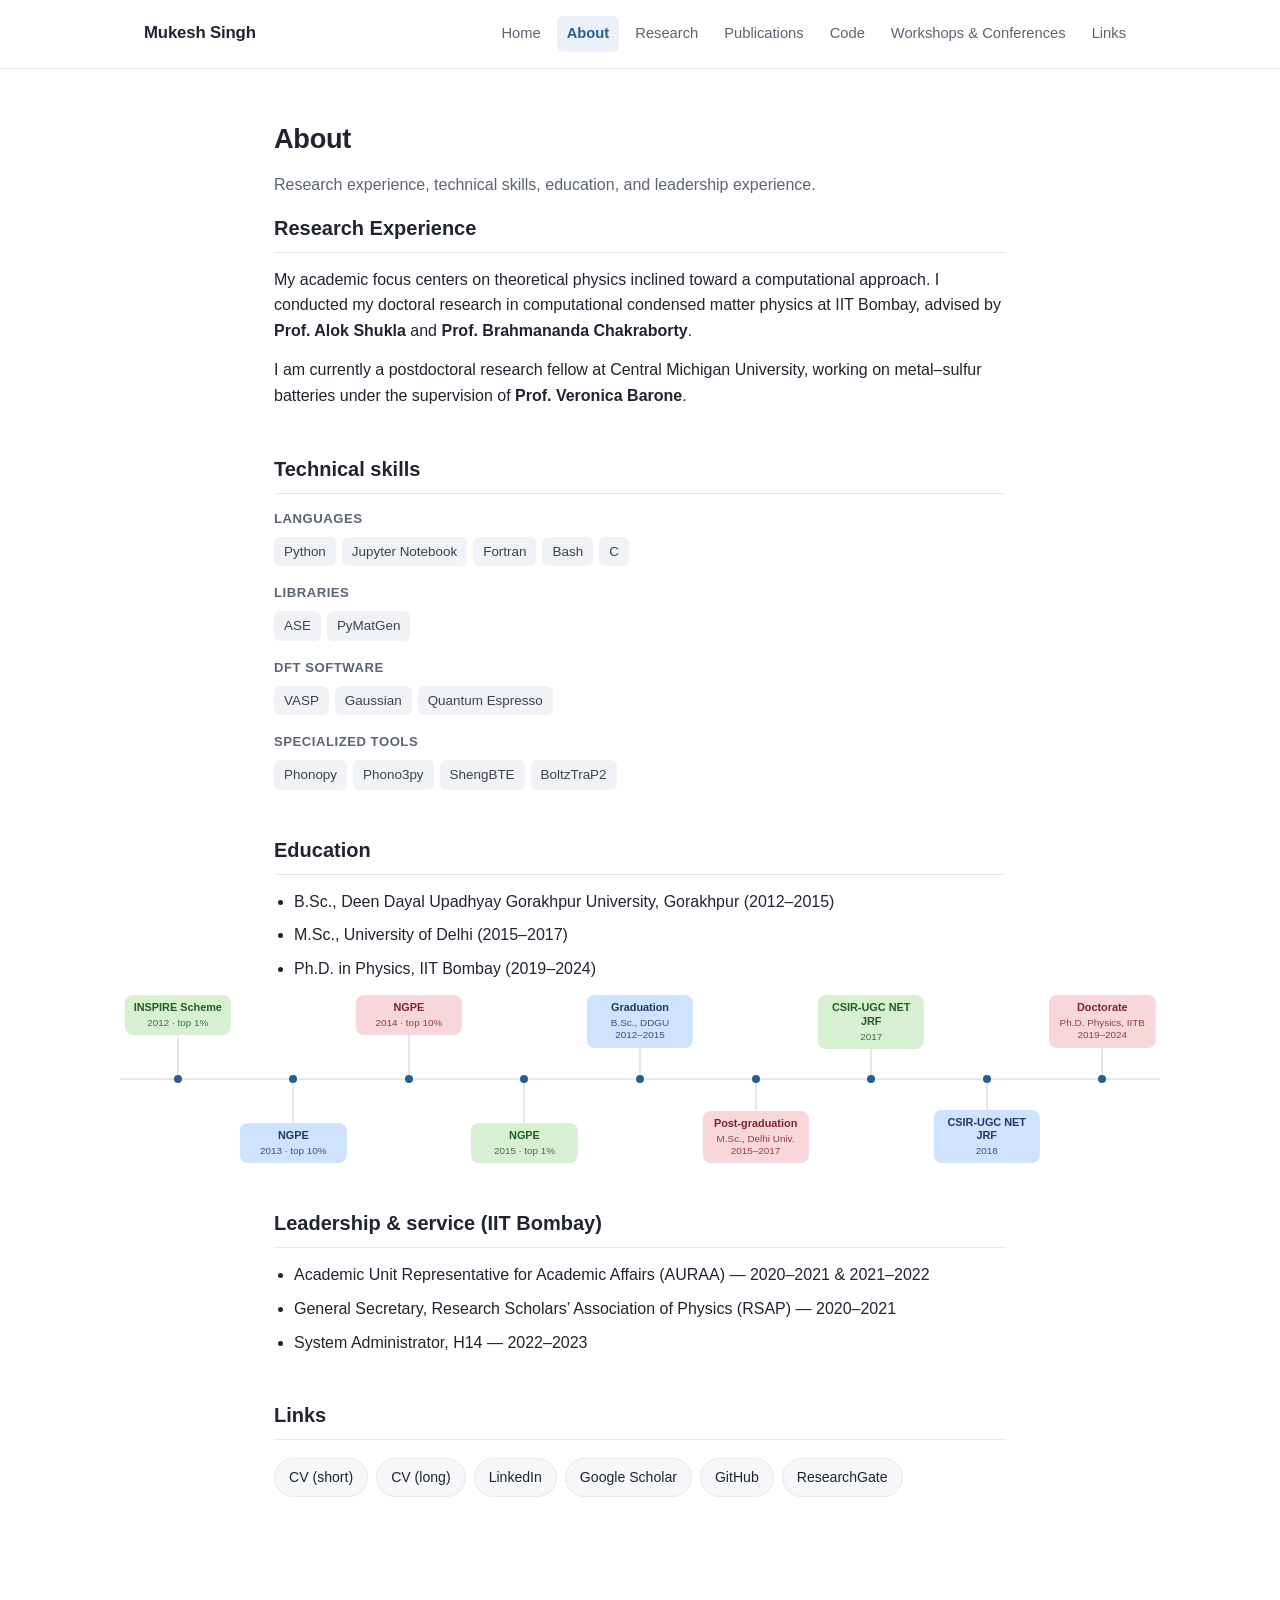
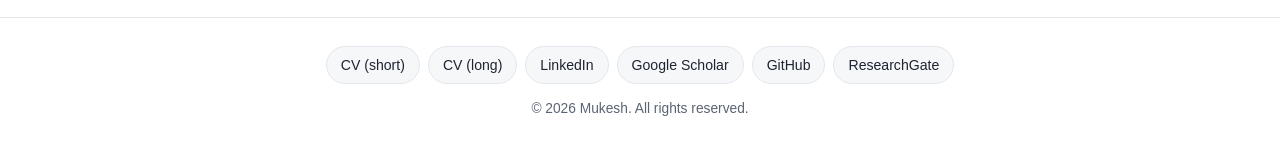
==== about.html @ d712c8b5 "Replace coding-portfolio homepage with full academic site - New multi-page static site: Home, About," ====
<!DOCTYPE html>
<html lang="en">
<head>
<meta charset="UTF-8">
<meta name="viewport" content="width=device-width, initial-scale=1.0">
<title>About — Mukesh Singh</title>
<meta name="description" content="Education, research background, and leadership roles of Mukesh Singh.">
<link rel="stylesheet" href="assets/style.css">
</head>
<body>

<header class="site-header">
  <div class="nav-wrap">
    <a class="site-name" href="index.html">Mukesh Singh</a>
    <nav class="site-nav">
      <a href="index.html">Home</a>
      <a href="about.html" class="active">About</a>
      <a href="research.html">Research</a>
      <a href="publications.html">Publications</a>
      <a href="code.html">Code</a>
      <a href="workshops.html">Workshops &amp; Conferences</a>
      <a href="links.html">Links</a>
    </nav>
  </div>
</header>

<main>

  <h1>About</h1>
  <p class="muted">Research experience, technical skills, education, and leadership experience.</p>

  <section>
    <h2>Research Experience</h2>
    <p>
      My academic focus centers on theoretical physics inclined toward a computational
      approach. I conducted my doctoral research in computational condensed matter physics
      at IIT Bombay, advised by
      <strong>Prof. Alok Shukla</strong> and <strong>Prof. Brahmananda Chakraborty</strong>.
    </p>
    <p>
      I am currently a postdoctoral research fellow at Central Michigan University, working
      on metal&ndash;sulfur batteries under the supervision of
      <strong>Prof. Veronica Barone</strong>.
    </p>
  </section>

  <section>
    <h2>Technical skills</h2>

    <div class="tag-group">
      <div class="tag-group-label">Languages</div>
      <div class="tags">
        <span class="tag">Python</span>
        <span class="tag">Jupyter Notebook</span>
        <span class="tag">Fortran</span>
        <span class="tag">Bash</span>
        <span class="tag">C</span>
      </div>
    </div>

    <div class="tag-group">
      <div class="tag-group-label">Libraries</div>
      <div class="tags">
        <span class="tag">ASE</span>
        <span class="tag">PyMatGen</span>
      </div>
    </div>

    <div class="tag-group">
      <div class="tag-group-label">DFT software</div>
      <div class="tags">
        <span class="tag">VASP</span>
        <span class="tag">Gaussian</span>
        <span class="tag">Quantum Espresso</span>
      </div>
    </div>

    <div class="tag-group">
      <div class="tag-group-label">Specialized tools</div>
      <div class="tags">
        <span class="tag">Phonopy</span>
        <span class="tag">Phono3py</span>
        <span class="tag">ShengBTE</span>
        <span class="tag">BoltzTraP2</span>
      </div>
    </div>
  </section>

  <section>
    <h2>Education</h2>
    <ul class="plain">
      <li>B.Sc., Deen Dayal Upadhyay Gorakhpur University, Gorakhpur (2012&ndash;2015)</li>
      <li>M.Sc., University of Delhi (2015&ndash;2017)</li>
      <li>Ph.D. in Physics, IIT Bombay (2019&ndash;2024)</li>
    </ul>

    <div class="edu-flow-bleed">
      <div class="edu-flow" role="img" aria-label="Timeline: INSPIRE Scheme 2012, NGPE 2013, NGPE 2014, NGPE 2015, Graduation (B.Sc., DDGU, 2012–2015), Post-graduation (M.Sc., Delhi University, 2015–2017), CSIR-UGC NET JRF 2017, CSIR-UGC NET JRF 2018, Doctorate (Ph.D. in Physics, IIT Bombay, 2019–2024)">
        <div class="edu-slot edu-slot-top">
          <div class="edu-step edu-green">
            <div class="edu-title">INSPIRE Scheme</div>
            <div class="edu-sub">2012 &middot; top 1%</div>
          </div>
          <div class="edu-connector"></div>
          <div class="edu-dot"></div>
        </div>
        <div class="edu-slot edu-slot-bottom">
          <div class="edu-connector"></div>
          <div class="edu-dot"></div>
          <div class="edu-step edu-blue">
            <div class="edu-title">NGPE</div>
            <div class="edu-sub">2013 &middot; top 10%</div>
          </div>
        </div>
        <div class="edu-slot edu-slot-top">
          <div class="edu-step edu-pink">
            <div class="edu-title">NGPE</div>
            <div class="edu-sub">2014 &middot; top 10%</div>
          </div>
          <div class="edu-connector"></div>
          <div class="edu-dot"></div>
        </div>
        <div class="edu-slot edu-slot-bottom">
          <div class="edu-connector"></div>
          <div class="edu-dot"></div>
          <div class="edu-step edu-green">
            <div class="edu-title">NGPE</div>
            <div class="edu-sub">2015 &middot; top 1%</div>
          </div>
        </div>
        <div class="edu-slot edu-slot-top">
          <div class="edu-step edu-blue">
            <div class="edu-title">Graduation</div>
            <div class="edu-sub">B.Sc., DDGU<br>2012&ndash;2015</div>
          </div>
          <div class="edu-connector"></div>
          <div class="edu-dot"></div>
        </div>
        <div class="edu-slot edu-slot-bottom">
          <div class="edu-connector"></div>
          <div class="edu-dot"></div>
          <div class="edu-step edu-pink">
            <div class="edu-title">Post-graduation</div>
            <div class="edu-sub">M.Sc., Delhi Univ.<br>2015&ndash;2017</div>
          </div>
        </div>
        <div class="edu-slot edu-slot-top">
          <div class="edu-step edu-green">
            <div class="edu-title">CSIR-UGC NET JRF</div>
            <div class="edu-sub">2017</div>
          </div>
          <div class="edu-connector"></div>
          <div class="edu-dot"></div>
        </div>
        <div class="edu-slot edu-slot-bottom">
          <div class="edu-connector"></div>
          <div class="edu-dot"></div>
          <div class="edu-step edu-blue">
            <div class="edu-title">CSIR-UGC NET JRF</div>
            <div class="edu-sub">2018</div>
          </div>
        </div>
        <div class="edu-slot edu-slot-top">
          <div class="edu-step edu-pink">
            <div class="edu-title">Doctorate</div>
            <div class="edu-sub">Ph.D. Physics, IITB<br>2019&ndash;2024</div>
          </div>
          <div class="edu-connector"></div>
          <div class="edu-dot"></div>
        </div>
      </div>
    </div>
  </section>

  <section>
    <h2>Leadership &amp; service (IIT Bombay)</h2>
    <ul class="plain">
      <li>Academic Unit Representative for Academic Affairs (AURAA) &mdash; 2020&ndash;2021 &amp; 2021&ndash;2022</li>
      <li>General Secretary, Research Scholars&rsquo; Association of Physics (RSAP) &mdash; 2020&ndash;2021</li>
      <li>System Administrator, H14 &mdash; 2022&ndash;2023</li>
    </ul>
  </section>

  <section>
    <h2>Links</h2>
    <div class="link-row">
      <a class="pill" href="https://github.com/mukesh4iitb/mukesh4iitb.github.io/blob/main/CV_short.pdf" target="_blank" rel="noopener">CV (short)</a>
      <a class="pill" href="https://github.com/mukesh4iitb/mukesh4iitb.github.io/blob/main/CV_long.pdf" target="_blank" rel="noopener">CV (long)</a>
      <a class="pill" href="http://linkedin.com/in/mukesh-singh-63236919b" target="_blank" rel="noopener">LinkedIn</a>
      <a class="pill" href="https://scholar.google.co.in/citations?user=Lfi6CDsAAAAJ&hl=en" target="_blank" rel="noopener">Google Scholar</a>
      <a class="pill" href="https://github.com/mukesh4iitb" target="_blank" rel="noopener">GitHub</a>
      <a class="pill" href="https://www.researchgate.net/profile/Mukesh_Singh9" target="_blank" rel="noopener">ResearchGate</a>
    </div>
  </section>

</main>

<footer class="site-footer">
  <div class="footer-wrap">
    <div class="link-row">
      <a class="pill" href="https://github.com/mukesh4iitb/mukesh4iitb.github.io/blob/main/CV_short.pdf" target="_blank" rel="noopener">CV (short)</a>
      <a class="pill" href="https://github.com/mukesh4iitb/mukesh4iitb.github.io/blob/main/CV_long.pdf" target="_blank" rel="noopener">CV (long)</a>
      <a class="pill" href="http://linkedin.com/in/mukesh-singh-63236919b" target="_blank" rel="noopener">LinkedIn</a>
      <a class="pill" href="https://scholar.google.co.in/citations?user=Lfi6CDsAAAAJ&hl=en" target="_blank" rel="noopener">Google Scholar</a>
      <a class="pill" href="https://github.com/mukesh4iitb" target="_blank" rel="noopener">GitHub</a>
      <a class="pill" href="https://www.researchgate.net/profile/Mukesh_Singh9" target="_blank" rel="noopener">ResearchGate</a>
    </div>
    <span class="footer-copyright">&copy; 2026 Mukesh. All rights reserved.</span>
  </div>
</footer>

</body>
</html>
---- assets/style.css ----
/* ---------------------------------------------------------------
   Mukesh Singh — personal academic site
   Shared stylesheet
   --------------------------------------------------------------- */

:root {
  --bg: #ffffff;
  --bg-subtle: #f6f7f9;
  --text: #1f2430;
  --text-muted: #5b6472;
  --border: #e4e7ec;
  --accent: #285e8e;
  --accent-soft: #eaf1f8;
  --tag-bg: #f0f2f5;
  --tag-text: #3a4250;
  --radius: 10px;
  --max-width: 780px;
  --header-max-width: 1040px;
  --edu-pink-bg: #f8d7da;
  --edu-pink-text: #7a2530;
  --edu-blue-bg: #cfe2ff;
  --edu-blue-text: #1f3864;
  --edu-green-bg: #d7f0d1;
  --edu-green-text: #245a24;
}

@media (prefers-color-scheme: dark) {
  :root {
    --bg: #14171c;
    --bg-subtle: #1b1f26;
    --text: #e7e9ee;
    --text-muted: #9aa3b2;
    --border: #2a2f38;
    --accent: #7cb1e8;
    --accent-soft: #1c2836;
    --tag-bg: #1f242c;
    --tag-text: #c4cbd6;
    --edu-pink-bg: #402028;
    --edu-pink-text: #f3b6c0;
    --edu-blue-bg: #1c2c47;
    --edu-blue-text: #aecbff;
    --edu-green-bg: #1e3320;
    --edu-green-text: #a8e0a0;
  }
}

* { box-sizing: border-box; }

html { scroll-behavior: smooth; }

body {
  margin: 0;
  background: var(--bg);
  color: var(--text);
  font-family: -apple-system, BlinkMacSystemFont, "Segoe UI", Roboto,
    Helvetica, Arial, sans-serif;
  line-height: 1.6;
  font-size: 16px;
  -webkit-font-smoothing: antialiased;
}

a {
  color: var(--accent);
  text-decoration: none;
}
a:hover { text-decoration: underline; }

/* ---------- header / nav ---------- */

header.site-header {
  border-bottom: 1px solid var(--border);
  background: var(--bg);
  position: sticky;
  top: 0;
  z-index: 10;
}

.nav-wrap {
  max-width: var(--header-max-width);
  margin: 0 auto;
  padding: 16px 24px;
  display: flex;
  align-items: center;
  justify-content: space-between;
  flex-wrap: wrap;
  gap: 10px 20px;
}

.site-name {
  font-weight: 700;
  font-size: 1.05rem;
  color: var(--text);
  letter-spacing: -0.01em;
}
.site-name:hover { text-decoration: none; opacity: 0.8; }

nav.site-nav {
  display: flex;
  flex-wrap: wrap;
  gap: 4px 6px;
}

nav.site-nav a {
  color: var(--text-muted);
  font-size: 0.92rem;
  padding: 6px 10px;
  border-radius: 6px;
}

nav.site-nav a:hover {
  color: var(--text);
  background: var(--bg-subtle);
  text-decoration: none;
}

nav.site-nav a.active {
  color: var(--accent);
  background: var(--accent-soft);
  font-weight: 600;
}

/* ---------- layout ---------- */

main {
  max-width: var(--max-width);
  margin: 0 auto;
  padding: 48px 24px 80px;
}

section + section { margin-top: 44px; }

h1 {
  font-size: 1.7rem;
  margin: 0 0 12px;
  letter-spacing: -0.01em;
}

h2 {
  font-size: 1.25rem;
  margin: 0 0 14px;
  padding-bottom: 8px;
  border-bottom: 1px solid var(--border);
}

h3 {
  font-size: 1.05rem;
  margin: 0 0 6px;
}

p { margin: 0 0 14px; color: var(--text); }
.muted { color: var(--text-muted); }

/* ---------- hero (home page) ---------- */

.hero {
  display: flex;
  gap: 28px;
  align-items: center;
  margin-bottom: 8px;
  flex-wrap: wrap;
}

.avatar {
  width: 108px;
  height: 108px;
  border-radius: 50%;
  flex-shrink: 0;
  background: linear-gradient(135deg, var(--accent), #6fa3d8);
  color: #fff;
  display: flex;
  align-items: center;
  justify-content: center;
  font-size: 2.1rem;
  font-weight: 700;
  overflow: hidden;
}
.avatar img {
  width: 100%;
  height: 100%;
  object-fit: cover;
}

.hero-text h1 { margin-bottom: 4px; }
.hero-role {
  color: var(--text-muted);
  font-size: 0.98rem;
  margin: 0;
}

.tagline {
  font-size: 1.15rem;
  font-weight: 600;
  margin: 32px 0 14px;
  color: var(--text);
}

/* ---------- link pills ---------- */

.link-row {
  display: flex;
  flex-wrap: wrap;
  gap: 8px;
  margin-top: 18px;
}

.pill {
  display: inline-flex;
  align-items: center;
  gap: 6px;
  padding: 7px 14px;
  border-radius: 999px;
  border: 1px solid var(--border);
  background: var(--bg-subtle);
  color: var(--text);
  font-size: 0.88rem;
}
.pill:hover {
  border-color: var(--accent);
  color: var(--accent);
  text-decoration: none;
}

/* ---------- contact ---------- */

.contact-list {
  list-style: none;
  padding: 0;
  margin: 0;
}
.contact-list li { margin-bottom: 4px; }

/* ---------- generic lists ---------- */

ul.plain, ol.plain {
  padding-left: 20px;
  margin: 0 0 14px;
}
ul.plain li, ol.plain li { margin-bottom: 8px; }

/* ---------- cards (research projects) ---------- */

.card {
  border: 1px solid var(--border);
  border-radius: var(--radius);
  padding: 18px 20px;
  margin-bottom: 16px;
  background: var(--bg-subtle);
}
.card h3 { color: var(--accent); }
.card p:last-child { margin-bottom: 0; }
.card ul { margin: 6px 0 0; padding-left: 18px; }
.card .link-row:last-child { margin-bottom: 0; }

.card-figure {
  display: block;
  width: 100%;
  height: auto;
  box-sizing: border-box;
  background: #ffffff;
  padding: 10px;
  border: 1px solid var(--border);
  border-radius: 8px;
  margin-bottom: 14px;
}

/* ---------- education flow chart (horizontal zig-zag, no scroll) ---------- */

/* bleed wider than the narrow reading column so 9 steps have room to breathe */
.edu-flow-bleed {
  margin-left: calc(50% - 50vw);
  margin-right: calc(50% - 50vw);
  padding: 0 20px;
  margin-top: 10px;
}

.edu-flow {
  max-width: var(--header-max-width);
  margin: 0 auto;
  display: flex;
  align-items: stretch;
  height: 168px;
  position: relative;
}
.edu-flow::before {
  content: "";
  position: absolute;
  left: 0;
  right: 0;
  top: 50%;
  height: 2px;
  background: var(--border);
  transform: translateY(-50%);
}

.edu-slot {
  flex: 1 1 0;
  min-width: 0;
  position: relative;
}

.edu-connector {
  position: absolute;
  left: 50%;
  width: 2px;
  background: var(--border);
  transform: translateX(-50%);
  z-index: 1;
}
.edu-slot-top .edu-connector { top: 0; height: 50%; }
.edu-slot-bottom .edu-connector { bottom: 0; height: 50%; }

.edu-dot {
  position: absolute;
  left: 50%;
  top: 50%;
  width: 8px;
  height: 8px;
  background: var(--accent);
  border-radius: 50%;
  transform: translate(-50%, -50%);
  z-index: 2;
}

.edu-step {
  position: absolute;
  left: 50%;
  transform: translateX(-50%);
  width: 92%;
  box-sizing: border-box;
  padding: 6px 6px;
  border-radius: 8px;
  text-align: center;
  line-height: 1.25;
  z-index: 3;
}
.edu-slot-top .edu-step { top: 0; }
.edu-slot-bottom .edu-step { bottom: 0; }

.edu-title { font-weight: 700; font-size: 0.68rem; }
.edu-sub { font-size: 0.62rem; opacity: 0.85; margin-top: 2px; }

.edu-pink  { background: var(--edu-pink-bg);  color: var(--edu-pink-text); }
.edu-blue  { background: var(--edu-blue-bg);  color: var(--edu-blue-text); }
.edu-green { background: var(--edu-green-bg); color: var(--edu-green-text); }

@media (max-width: 640px) {
  .edu-flow-bleed { overflow-x: auto; }
  .edu-flow { min-width: 620px; }
}

/* ---------- tag groups (skills) ---------- */

.tag-group { margin-bottom: 16px; }
.tag-group-label {
  font-size: 0.82rem;
  text-transform: uppercase;
  letter-spacing: 0.04em;
  color: var(--text-muted);
  margin-bottom: 8px;
  font-weight: 600;
}
.tags {
  display: flex;
  flex-wrap: wrap;
  gap: 6px;
}
.tag {
  background: var(--tag-bg);
  color: var(--tag-text);
  padding: 4px 10px;
  border-radius: 6px;
  font-size: 0.84rem;
}

/* ---------- publications ---------- */

.pub-group { margin-bottom: 28px; }
.pub-item {
  margin-bottom: 14px;
  padding-left: 44px;
  position: relative;
}
.pub-item .pub-num {
  position: absolute;
  left: 0;
  top: 0;
  color: var(--text-muted);
  font-variant-numeric: tabular-nums;
  font-size: 0.9rem;
}
.pub-item .pub-title { font-weight: 600; }
.pub-item .pub-meta { color: var(--text-muted); font-size: 0.92rem; }
.pub-item a.doi { font-size: 0.88rem; }

/* ---------- workshops timeline ---------- */

.wk-item {
  border-left: 2px solid var(--border);
  padding: 2px 0 20px 18px;
  margin-left: 6px;
  position: relative;
}
.wk-item::before {
  content: "";
  position: absolute;
  left: -6px;
  top: 4px;
  width: 10px;
  height: 10px;
  border-radius: 50%;
  background: var(--accent);
}
.wk-item:last-child { border-left-color: transparent; }
.wk-title { font-weight: 600; margin-bottom: 2px; }
.wk-meta { color: var(--text-muted); font-size: 0.9rem; margin-bottom: 4px; }
.badge {
  display: inline-block;
  font-size: 0.76rem;
  padding: 2px 8px;
  border-radius: 999px;
  background: var(--accent-soft);
  color: var(--accent);
  font-weight: 600;
  margin-left: 4px;
}

/* ---------- footer ---------- */

footer.site-footer {
  border-top: 1px solid var(--border);
  margin-top: 40px;
}
.footer-wrap {
  max-width: var(--max-width);
  margin: 0 auto;
  padding: 28px 24px 40px;
  display: flex;
  flex-direction: column;
  align-items: center;
  gap: 14px;
}
.footer-wrap .link-row {
  justify-content: center;
  margin-top: 0;
}
.footer-copyright {
  color: var(--text-muted);
  font-size: 0.86rem;
}

/* ---------- responsive ---------- */

@media (max-width: 560px) {
  .hero { flex-direction: column; align-items: flex-start; }
  main { padding: 32px 18px 60px; }
}
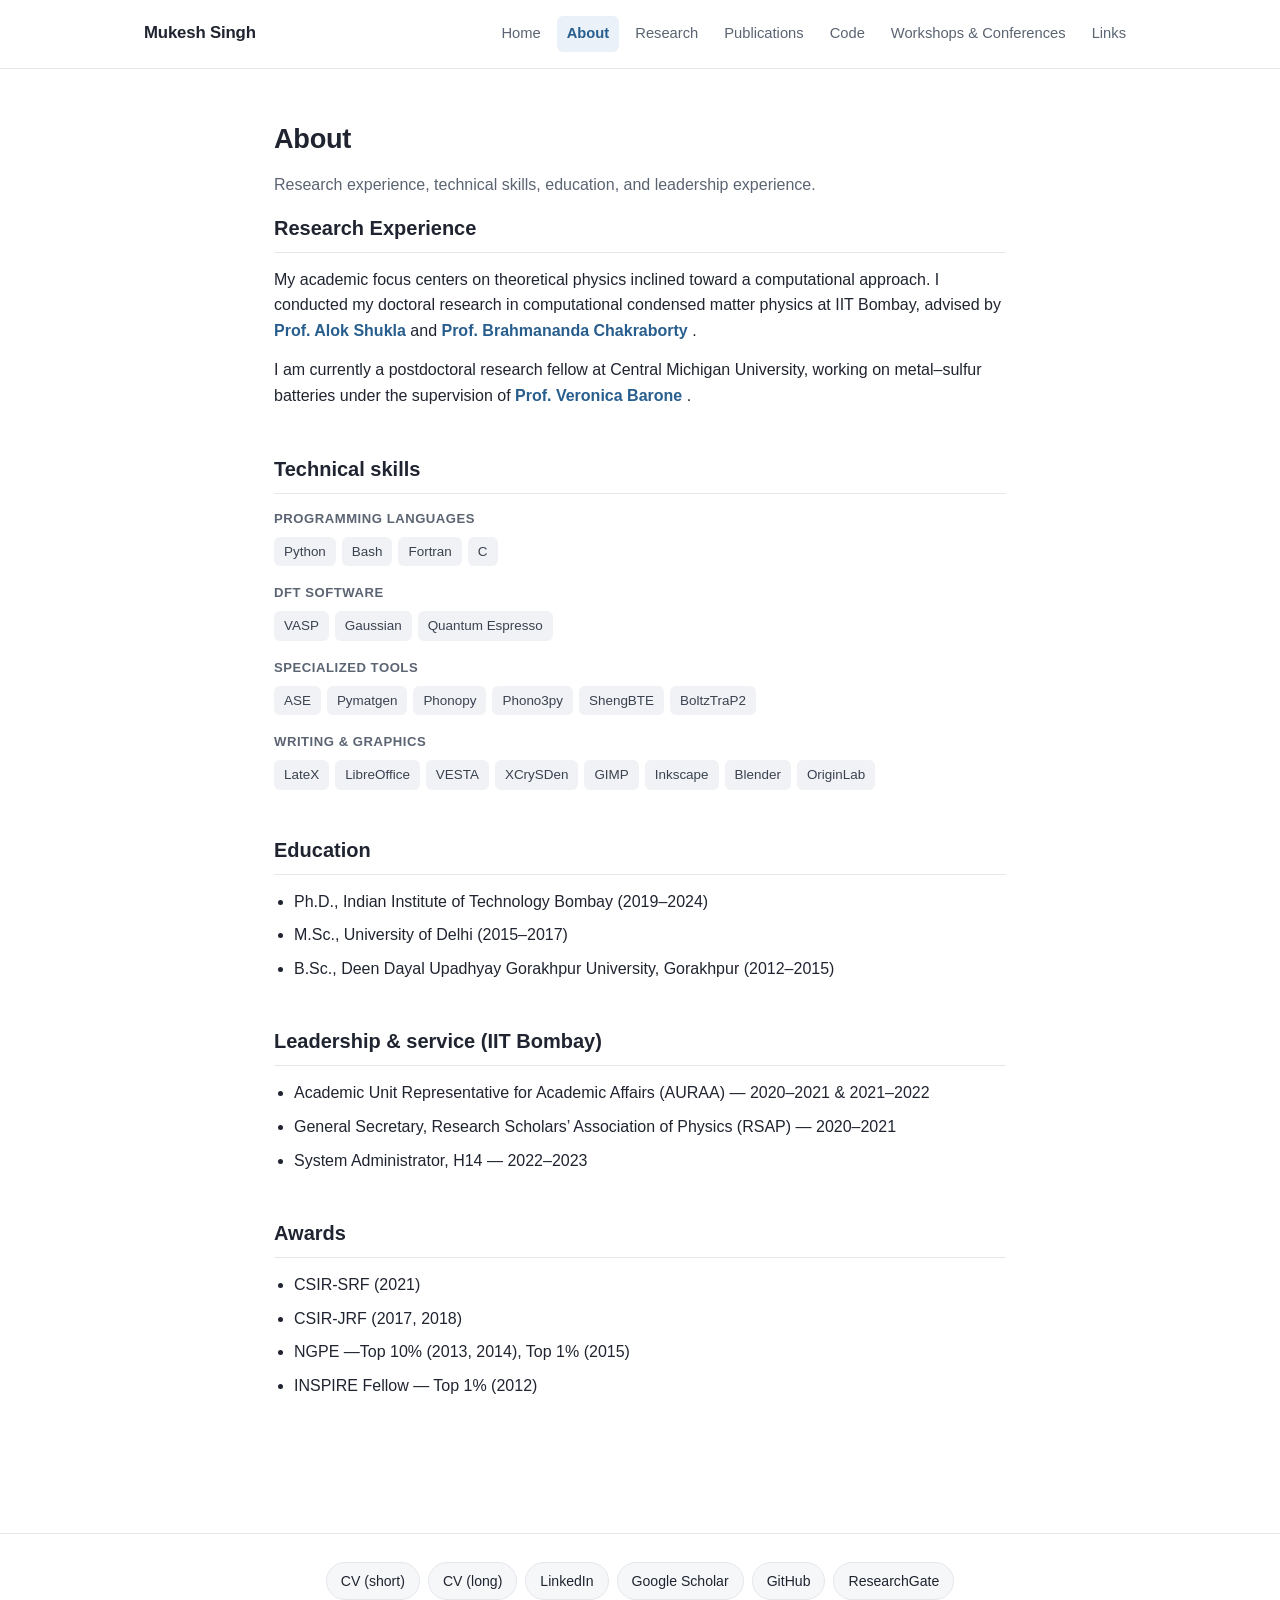
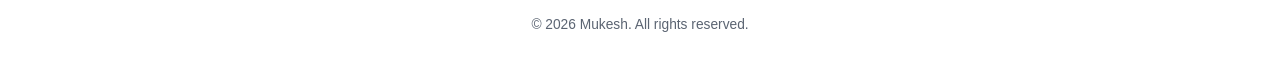
==== commit 873a8eff: "Update About, Research, Publications, Code, and Home pages - About: reorder sections (Research Exper" ====
--- a/about.html
+++ b/about.html
@@ -1,213 +1,172 @@
 <!DOCTYPE html>
 <html lang="en">
+
 <head>
-<meta charset="UTF-8">
-<meta name="viewport" content="width=device-width, initial-scale=1.0">
-<title>About — Mukesh Singh</title>
-<meta name="description" content="Education, research background, and leadership roles of Mukesh Singh.">
-<link rel="stylesheet" href="assets/style.css">
+  <meta charset="UTF-8">
+  <meta name="viewport" content="width=device-width, initial-scale=1.0">
+  <title>About — Mukesh Singh</title>
+  <meta name="description" content="Education, research background, and leadership roles of Mukesh Singh.">
+  <link rel="stylesheet" href="assets/style.css">
 </head>
+
 <body>
 
-<header class="site-header">
-  <div class="nav-wrap">
-    <a class="site-name" href="index.html">Mukesh Singh</a>
-    <nav class="site-nav">
-      <a href="index.html">Home</a>
-      <a href="about.html" class="active">About</a>
-      <a href="research.html">Research</a>
-      <a href="publications.html">Publications</a>
-      <a href="code.html">Code</a>
-      <a href="workshops.html">Workshops &amp; Conferences</a>
-      <a href="links.html">Links</a>
-    </nav>
-  </div>
-</header>
+  <header class="site-header">
+    <div class="nav-wrap">
+      <a class="site-name" href="index.html">Mukesh Singh</a>
+      <nav class="site-nav">
+        <a href="index.html">Home</a>
+        <a href="about.html" class="active">About</a>
+        <a href="research.html">Research</a>
+        <a href="publications.html">Publications</a>
+        <a href="code.html">Code</a>
+        <a href="workshops.html">Workshops &amp; Conferences</a>
+        <a href="links.html">Links</a>
+      </nav>
+    </div>
+  </header>
 
-<main>
+  <main>
 
-  <h1>About</h1>
-  <p class="muted">Research experience, technical skills, education, and leadership experience.</p>
+    <h1>About</h1>
+    <p class="muted">Research experience, technical skills, education, and leadership experience.</p>
 
-  <section>
-    <h2>Research Experience</h2>
-    <p>
-      My academic focus centers on theoretical physics inclined toward a computational
-      approach. I conducted my doctoral research in computational condensed matter physics
-      at IIT Bombay, advised by
-      <strong>Prof. Alok Shukla</strong> and <strong>Prof. Brahmananda Chakraborty</strong>.
-    </p>
-    <p>
-      I am currently a postdoctoral research fellow at Central Michigan University, working
-      on metal&ndash;sulfur batteries under the supervision of
-      <strong>Prof. Veronica Barone</strong>.
-    </p>
-  </section>
+    <section>
+      <h2>Research Experience</h2>
+      <p>
+        My academic focus centers on theoretical physics inclined toward a computational
+        approach. I conducted my doctoral research in computational condensed matter physics
+        at IIT Bombay, advised by
+        <strong>
+          <a href="https://homepages.iitb.ac.in/~shukla/" target="_blank" rel="noopener">
+            Prof. Alok Shukla
+          </a>
+        </strong>
+        and
+        <strong>
+          <a href="https://scholar.google.com/citations?user=LNHAP3UAAAAJ&hl=en" target="_blank" rel="noopener">
+            Prof. Brahmananda Chakraborty
+          </a>
+        </strong>.
+        <!-- <strong>Prof. Alok Shukla</strong> and <strong>Prof. Brahmananda Chakraborty</strong>. -->
+      </p>
+      <p>
+        I am currently a postdoctoral research fellow at Central Michigan University, working
+        on metal&ndash;sulfur batteries under the supervision of
+        <strong>
+          <a href="https://people.se.cmich.edu/baron1v/" target="_blank" rel="noopener">
+            Prof. Veronica Barone
+          </a>
+        </strong>.
+      </p>
+    </section>
 
-  <section>
-    <h2>Technical skills</h2>
+    <section>
+      <h2>Technical skills</h2>
 
-    <div class="tag-group">
-      <div class="tag-group-label">Languages</div>
-      <div class="tags">
-        <span class="tag">Python</span>
-        <span class="tag">Jupyter Notebook</span>
-        <span class="tag">Fortran</span>
-        <span class="tag">Bash</span>
-        <span class="tag">C</span>
-      </div>
-    </div>
-
-    <div class="tag-group">
-      <div class="tag-group-label">Libraries</div>
-      <div class="tags">
-        <span class="tag">ASE</span>
-        <span class="tag">PyMatGen</span>
-      </div>
-    </div>
-
-    <div class="tag-group">
-      <div class="tag-group-label">DFT software</div>
-      <div class="tags">
-        <span class="tag">VASP</span>
-        <span class="tag">Gaussian</span>
-        <span class="tag">Quantum Espresso</span>
-      </div>
-    </div>
-
-    <div class="tag-group">
-      <div class="tag-group-label">Specialized tools</div>
-      <div class="tags">
-        <span class="tag">Phonopy</span>
-        <span class="tag">Phono3py</span>
-        <span class="tag">ShengBTE</span>
-        <span class="tag">BoltzTraP2</span>
-      </div>
-    </div>
-  </section>
-
-  <section>
-    <h2>Education</h2>
-    <ul class="plain">
-      <li>B.Sc., Deen Dayal Upadhyay Gorakhpur University, Gorakhpur (2012&ndash;2015)</li>
-      <li>M.Sc., University of Delhi (2015&ndash;2017)</li>
-      <li>Ph.D. in Physics, IIT Bombay (2019&ndash;2024)</li>
-    </ul>
-
-    <div class="edu-flow-bleed">
-      <div class="edu-flow" role="img" aria-label="Timeline: INSPIRE Scheme 2012, NGPE 2013, NGPE 2014, NGPE 2015, Graduation (B.Sc., DDGU, 2012–2015), Post-graduation (M.Sc., Delhi University, 2015–2017), CSIR-UGC NET JRF 2017, CSIR-UGC NET JRF 2018, Doctorate (Ph.D. in Physics, IIT Bombay, 2019–2024)">
-        <div class="edu-slot edu-slot-top">
-          <div class="edu-step edu-green">
-            <div class="edu-title">INSPIRE Scheme</div>
-            <div class="edu-sub">2012 &middot; top 1%</div>
-          </div>
-          <div class="edu-connector"></div>
-          <div class="edu-dot"></div>
-        </div>
-        <div class="edu-slot edu-slot-bottom">
-          <div class="edu-connector"></div>
-          <div class="edu-dot"></div>
-          <div class="edu-step edu-blue">
-            <div class="edu-title">NGPE</div>
-            <div class="edu-sub">2013 &middot; top 10%</div>
-          </div>
-        </div>
-        <div class="edu-slot edu-slot-top">
-          <div class="edu-step edu-pink">
-            <div class="edu-title">NGPE</div>
-            <div class="edu-sub">2014 &middot; top 10%</div>
-          </div>
-          <div class="edu-connector"></div>
-          <div class="edu-dot"></div>
-        </div>
-        <div class="edu-slot edu-slot-bottom">
-          <div class="edu-connector"></div>
-          <div class="edu-dot"></div>
-          <div class="edu-step edu-green">
-            <div class="edu-title">NGPE</div>
-            <div class="edu-sub">2015 &middot; top 1%</div>
-          </div>
-        </div>
-        <div class="edu-slot edu-slot-top">
-          <div class="edu-step edu-blue">
-            <div class="edu-title">Graduation</div>
-            <div class="edu-sub">B.Sc., DDGU<br>2012&ndash;2015</div>
-          </div>
-          <div class="edu-connector"></div>
-          <div class="edu-dot"></div>
-        </div>
-        <div class="edu-slot edu-slot-bottom">
-          <div class="edu-connector"></div>
-          <div class="edu-dot"></div>
-          <div class="edu-step edu-pink">
-            <div class="edu-title">Post-graduation</div>
-            <div class="edu-sub">M.Sc., Delhi Univ.<br>2015&ndash;2017</div>
-          </div>
-        </div>
-        <div class="edu-slot edu-slot-top">
-          <div class="edu-step edu-green">
-            <div class="edu-title">CSIR-UGC NET JRF</div>
-            <div class="edu-sub">2017</div>
-          </div>
-          <div class="edu-connector"></div>
-          <div class="edu-dot"></div>
-        </div>
-        <div class="edu-slot edu-slot-bottom">
-          <div class="edu-connector"></div>
-          <div class="edu-dot"></div>
-          <div class="edu-step edu-blue">
-            <div class="edu-title">CSIR-UGC NET JRF</div>
-            <div class="edu-sub">2018</div>
-          </div>
-        </div>
-        <div class="edu-slot edu-slot-top">
-          <div class="edu-step edu-pink">
-            <div class="edu-title">Doctorate</div>
-            <div class="edu-sub">Ph.D. Physics, IITB<br>2019&ndash;2024</div>
-          </div>
-          <div class="edu-connector"></div>
-          <div class="edu-dot"></div>
+      <div class="tag-group">
+        <div class="tag-group-label">Programming languages</div>
+        <div class="tags">
+          <span class="tag">Python</span>
+          <span class="tag">Bash</span>
+          <!-- <span class="tag">Jupyter Notebook</span> -->
+          <span class="tag">Fortran</span>
+          <span class="tag">C</span>
         </div>
       </div>
+
+      <!-- <div class="tag-group">
+        <div class="tag-group-label">Libraries</div>
+        <div class="tags">
+          <span class="tag">ASE</span>
+          <span class="tag">Pymatgen</span>
+        </div>
+      </div> -->
+
+      <div class="tag-group">
+        <div class="tag-group-label">DFT software</div>
+        <div class="tags">
+          <span class="tag">VASP</span>
+          <span class="tag">Gaussian</span>
+          <span class="tag">Quantum Espresso</span>
+        </div>
+      </div>
+
+      <div class="tag-group">
+        <div class="tag-group-label">Specialized tools</div>
+        <div class="tags">
+          <span class="tag">ASE</span>
+          <span class="tag">Pymatgen</span>
+          <span class="tag">Phonopy</span>
+          <span class="tag">Phono3py</span>
+          <span class="tag">ShengBTE</span>
+          <span class="tag">BoltzTraP2</span>
+        </div>
+      </div>
+
+      <div class="tag-group">
+        <div class="tag-group-label">Writing & Graphics</div>
+        <div class="tags">
+          <span class="tag">LateX</span>
+          <span class="tag">LibreOffice</span>
+          <span class="tag">VESTA</span>
+          <span class="tag">XCrySDen</span>
+          <span class="tag">GIMP</span>
+          <span class="tag">Inkscape</span>
+          <span class="tag">Blender</span>
+          <span class="tag">OriginLab</span>
+        </div>
+      </div>
+    </section>
+
+    <section>
+      <h2>Education</h2>
+      <ul class="plain">
+        <li>Ph.D., Indian Institute of Technology Bombay (2019&ndash;2024)</li>
+        <li>M.Sc., University of Delhi (2015&ndash;2017)</li>
+        <li>B.Sc., Deen Dayal Upadhyay Gorakhpur University, Gorakhpur (2012&ndash;2015)</li>
+      </ul>
+    </section>
+
+    <section>
+      <h2>Leadership &amp; service (IIT Bombay)</h2>
+      <ul class="plain">
+        <li>Academic Unit Representative for Academic Affairs (AURAA) &mdash; 2020&ndash;2021 &amp; 2021&ndash;2022</li>
+        <li>General Secretary, Research Scholars&rsquo; Association of Physics (RSAP) &mdash; 2020&ndash;2021</li>
+        <li>System Administrator, H14 &mdash; 2022&ndash;2023</li>
+      </ul>
+    </section>
+
+    <section>
+      <h2>Awards</h2>
+      <ul class="plain">
+        <li>CSIR-SRF (2021)</li>
+        <li>CSIR-JRF (2017, 2018)</li>
+        <li>NGPE &mdash;Top 10% (2013, 2014), Top 1% (2015)</li>
+        <li>INSPIRE Fellow &mdash; Top 1% (2012)</li>
+      </ul>
+    </section>
+
+  </main>
+
+  <footer class="site-footer">
+    <div class="footer-wrap">
+      <div class="link-row">
+        <a class="pill" href="https://github.com/mukesh4iitb/mukesh4iitb.github.io/blob/main/CV_short.pdf"
+          target="_blank" rel="noopener">CV (short)</a>
+        <a class="pill" href="https://github.com/mukesh4iitb/mukesh4iitb.github.io/blob/main/CV_long.pdf"
+          target="_blank" rel="noopener">CV (long)</a>
+        <a class="pill" href="http://linkedin.com/in/mukesh-singh-63236919b" target="_blank" rel="noopener">LinkedIn</a>
+        <a class="pill" href="https://scholar.google.co.in/citations?user=Lfi6CDsAAAAJ&hl=en" target="_blank"
+          rel="noopener">Google Scholar</a>
+        <a class="pill" href="https://github.com/mukesh4iitb" target="_blank" rel="noopener">GitHub</a>
+        <a class="pill" href="https://www.researchgate.net/profile/Mukesh_Singh9" target="_blank"
+          rel="noopener">ResearchGate</a>
+      </div>
+      <span class="footer-copyright">&copy; 2026 Mukesh. All rights reserved.</span>
     </div>
-  </section>
-
-  <section>
-    <h2>Leadership &amp; service (IIT Bombay)</h2>
-    <ul class="plain">
-      <li>Academic Unit Representative for Academic Affairs (AURAA) &mdash; 2020&ndash;2021 &amp; 2021&ndash;2022</li>
-      <li>General Secretary, Research Scholars&rsquo; Association of Physics (RSAP) &mdash; 2020&ndash;2021</li>
-      <li>System Administrator, H14 &mdash; 2022&ndash;2023</li>
-    </ul>
-  </section>
-
-  <section>
-    <h2>Links</h2>
-    <div class="link-row">
-      <a class="pill" href="https://github.com/mukesh4iitb/mukesh4iitb.github.io/blob/main/CV_short.pdf" target="_blank" rel="noopener">CV (short)</a>
-      <a class="pill" href="https://github.com/mukesh4iitb/mukesh4iitb.github.io/blob/main/CV_long.pdf" target="_blank" rel="noopener">CV (long)</a>
-      <a class="pill" href="http://linkedin.com/in/mukesh-singh-63236919b" target="_blank" rel="noopener">LinkedIn</a>
-      <a class="pill" href="https://scholar.google.co.in/citations?user=Lfi6CDsAAAAJ&hl=en" target="_blank" rel="noopener">Google Scholar</a>
-      <a class="pill" href="https://github.com/mukesh4iitb" target="_blank" rel="noopener">GitHub</a>
-      <a class="pill" href="https://www.researchgate.net/profile/Mukesh_Singh9" target="_blank" rel="noopener">ResearchGate</a>
-    </div>
-  </section>
-
-</main>
-
-<footer class="site-footer">
-  <div class="footer-wrap">
-    <div class="link-row">
-      <a class="pill" href="https://github.com/mukesh4iitb/mukesh4iitb.github.io/blob/main/CV_short.pdf" target="_blank" rel="noopener">CV (short)</a>
-      <a class="pill" href="https://github.com/mukesh4iitb/mukesh4iitb.github.io/blob/main/CV_long.pdf" target="_blank" rel="noopener">CV (long)</a>
-      <a class="pill" href="http://linkedin.com/in/mukesh-singh-63236919b" target="_blank" rel="noopener">LinkedIn</a>
-      <a class="pill" href="https://scholar.google.co.in/citations?user=Lfi6CDsAAAAJ&hl=en" target="_blank" rel="noopener">Google Scholar</a>
-      <a class="pill" href="https://github.com/mukesh4iitb" target="_blank" rel="noopener">GitHub</a>
-      <a class="pill" href="https://www.researchgate.net/profile/Mukesh_Singh9" target="_blank" rel="noopener">ResearchGate</a>
-    </div>
-    <span class="footer-copyright">&copy; 2026 Mukesh. All rights reserved.</span>
-  </div>
-</footer>
+  </footer>
 
 </body>
-</html>
+
+</html>
--- a/assets/style.css
+++ b/assets/style.css
@@ -16,12 +16,6 @@
   --radius: 10px;
   --max-width: 780px;
   --header-max-width: 1040px;
-  --edu-pink-bg: #f8d7da;
-  --edu-pink-text: #7a2530;
-  --edu-blue-bg: #cfe2ff;
-  --edu-blue-text: #1f3864;
-  --edu-green-bg: #d7f0d1;
-  --edu-green-text: #245a24;
 }
 
 @media (prefers-color-scheme: dark) {
@@ -35,12 +29,6 @@
     --accent-soft: #1c2836;
     --tag-bg: #1f242c;
     --tag-text: #c4cbd6;
-    --edu-pink-bg: #402028;
-    --edu-pink-text: #f3b6c0;
-    --edu-blue-bg: #1c2c47;
-    --edu-blue-text: #aecbff;
-    --edu-green-bg: #1e3320;
-    --edu-green-text: #a8e0a0;
   }
 }
 
@@ -261,91 +249,6 @@
   border: 1px solid var(--border);
   border-radius: 8px;
   margin-bottom: 14px;
-}
-
-/* ---------- education flow chart (horizontal zig-zag, no scroll) ---------- */
-
-/* bleed wider than the narrow reading column so 9 steps have room to breathe */
-.edu-flow-bleed {
-  margin-left: calc(50% - 50vw);
-  margin-right: calc(50% - 50vw);
-  padding: 0 20px;
-  margin-top: 10px;
-}
-
-.edu-flow {
-  max-width: var(--header-max-width);
-  margin: 0 auto;
-  display: flex;
-  align-items: stretch;
-  height: 168px;
-  position: relative;
-}
-.edu-flow::before {
-  content: "";
-  position: absolute;
-  left: 0;
-  right: 0;
-  top: 50%;
-  height: 2px;
-  background: var(--border);
-  transform: translateY(-50%);
-}
-
-.edu-slot {
-  flex: 1 1 0;
-  min-width: 0;
-  position: relative;
-}
-
-.edu-connector {
-  position: absolute;
-  left: 50%;
-  width: 2px;
-  background: var(--border);
-  transform: translateX(-50%);
-  z-index: 1;
-}
-.edu-slot-top .edu-connector { top: 0; height: 50%; }
-.edu-slot-bottom .edu-connector { bottom: 0; height: 50%; }
-
-.edu-dot {
-  position: absolute;
-  left: 50%;
-  top: 50%;
-  width: 8px;
-  height: 8px;
-  background: var(--accent);
-  border-radius: 50%;
-  transform: translate(-50%, -50%);
-  z-index: 2;
-}
-
-.edu-step {
-  position: absolute;
-  left: 50%;
-  transform: translateX(-50%);
-  width: 92%;
-  box-sizing: border-box;
-  padding: 6px 6px;
-  border-radius: 8px;
-  text-align: center;
-  line-height: 1.25;
-  z-index: 3;
-}
-.edu-slot-top .edu-step { top: 0; }
-.edu-slot-bottom .edu-step { bottom: 0; }
-
-.edu-title { font-weight: 700; font-size: 0.68rem; }
-.edu-sub { font-size: 0.62rem; opacity: 0.85; margin-top: 2px; }
-
-.edu-pink  { background: var(--edu-pink-bg);  color: var(--edu-pink-text); }
-.edu-blue  { background: var(--edu-blue-bg);  color: var(--edu-blue-text); }
-.edu-green { background: var(--edu-green-bg); color: var(--edu-green-text); }
-
-@media (max-width: 640px) {
-  .edu-flow-bleed { overflow-x: auto; }
-  .edu-flow { min-width: 620px; }
 }
 
 /* ---------- tag groups (skills) ---------- */
